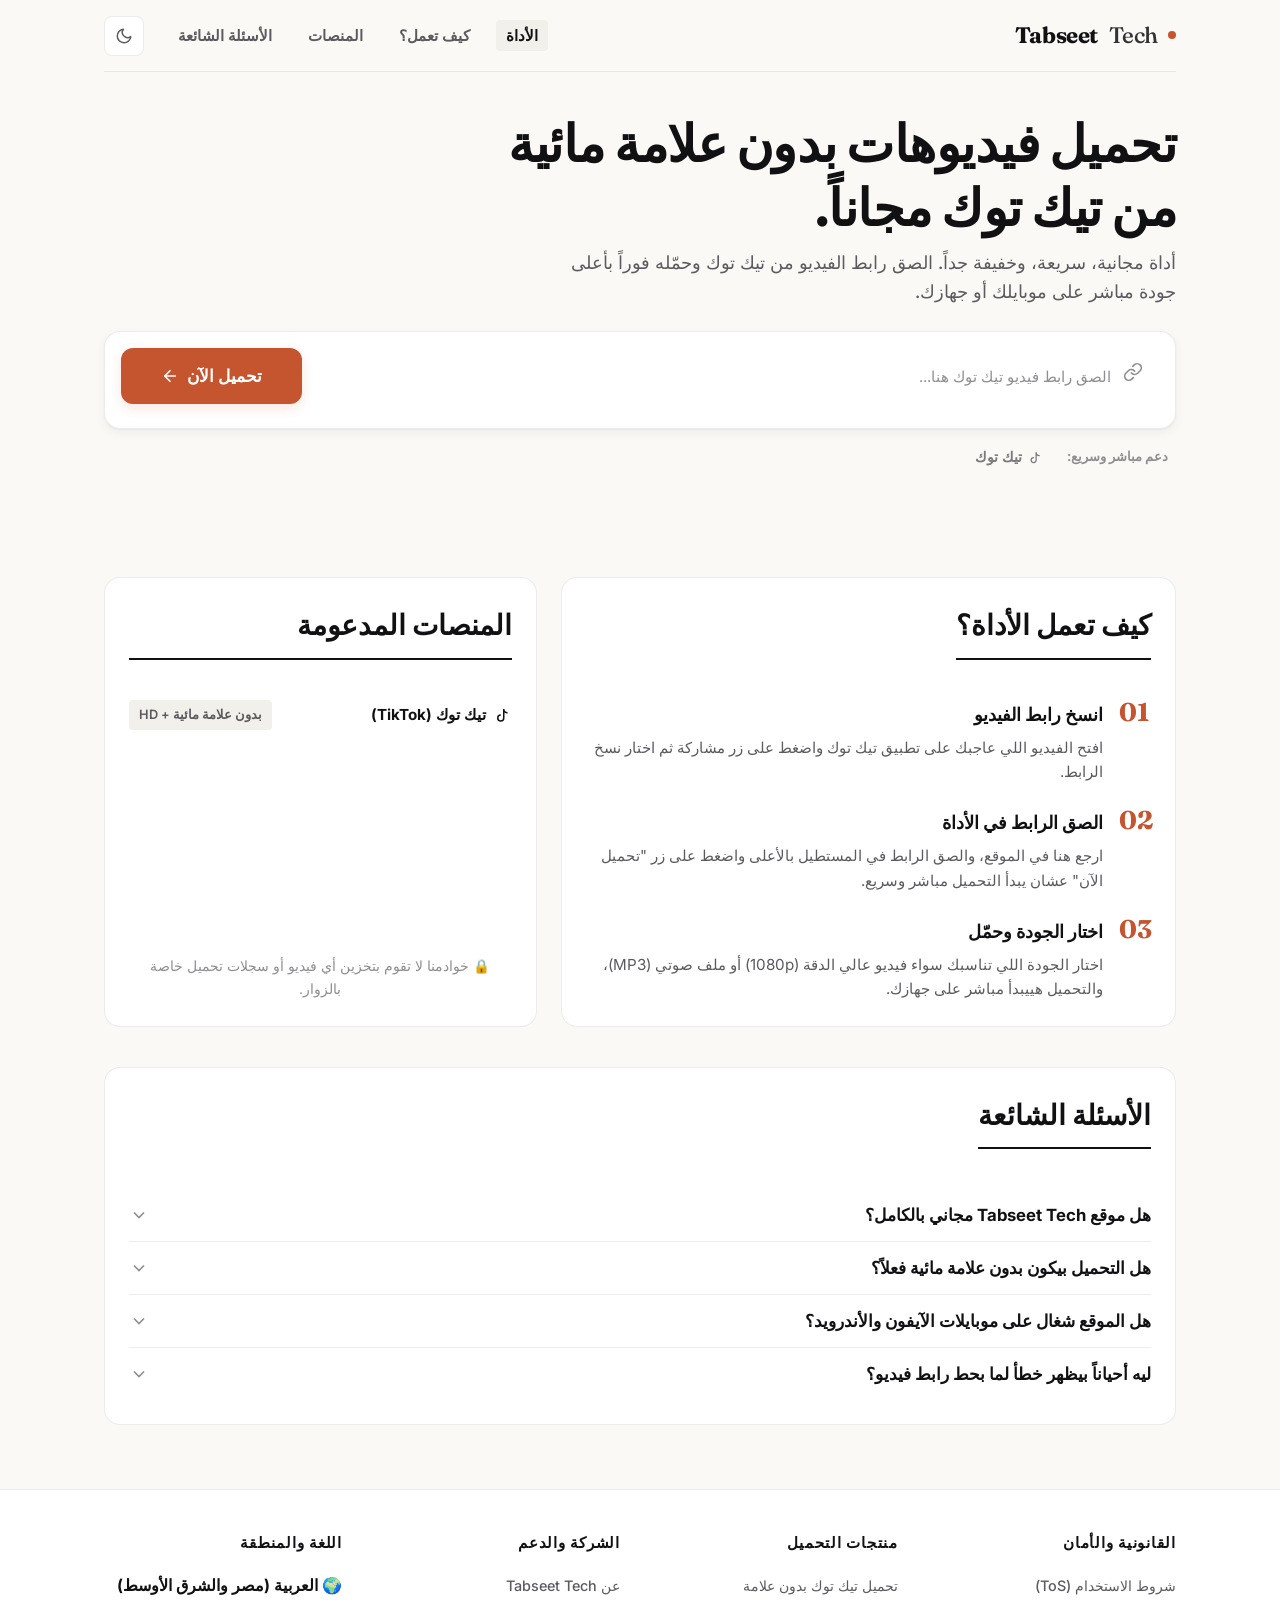
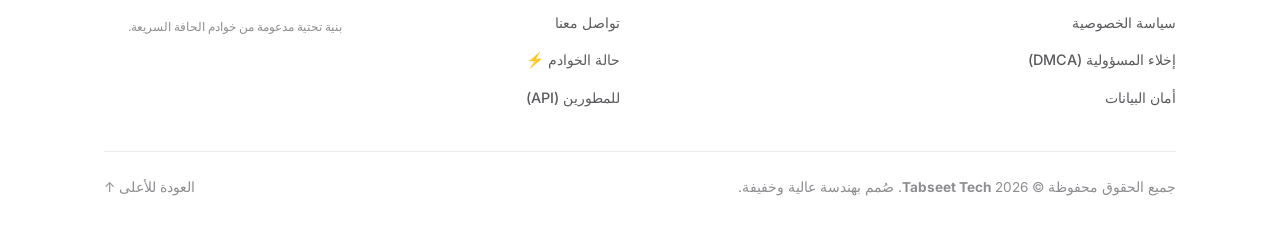
==== index.html @ 2efb105c "Add files via upload" ====
<!DOCTYPE html>
<html lang="ar" dir="rtl" data-theme="light">
<head>
    <meta charset="UTF-8">
    <meta name="viewport" content="width=device-width, initial-scale=1.0, maximum-scale=5.0">
    <meta name="theme-color" content="#FAF9F6" id="theme-color-meta">
    <meta name="robots" content="index, follow">

    <!-- Optimized Title Tag (59 chars) for maximum Google SERP CTR & beating ssstik.io -->
    <title>تحميل فيديوهات بدون علامة مائية (تيك توك) | Tabseet</title>
    <!-- Optimized Meta Description (152 chars) per claude-seo guidelines -->
    <meta name="description" content="حمّل أي فيديو من تيك توك بجودة عالية وبدون علامة مائية. أداة مجانية، سريعة، وسهلة الاستخدام مباشر على موبايلك أو جهازك.">

    <link rel="canonical" href="https://tabseet-tech.pages.dev/">

    <!-- Preconnect for Performance -->
    <link rel="preconnect" href="https://fonts.googleapis.com">
    <link rel="preconnect" href="https://fonts.gstatic.com" crossorigin>
    <link rel="preconnect" href="https://challenges.cloudflare.com">

    <!-- Favicon & Touch Icons (Logo reserved for tabs, search & share) -->
            <link rel="icon" href="./favicon.ico" sizes="any">
    <link rel="icon" href="./icon-192.png" type="image/png">
    <link rel="apple-touch-icon" href="./apple-touch-icon.png">
    <link rel="manifest" href="./manifest.json"><!-- Open Graph / Social Sharing -->
    <meta property="og:type" content="website">
    <meta property="og:locale" content="ar_AR">
    <meta property="og:site_name" content="Tabseet Tech">
    <meta property="og:url" content="https://tabseet-tech.pages.dev/">
    <meta property="og:title" content="تحميل فيديوهات تيك توك بدون علامة مائية | Tabseet Tech">
    <meta property="og:description" content="أسهل وأسرع أداة مجانية لتحميل الفيديوهات من تيك توك بجودة عالية وبدون علامة مائية.">
    <meta property="og:image" content="https://tabseet-tech.pages.dev/og-image.jpg">
    <meta property="og:image:width" content="1200">
    <meta property="og:image:height" content="630">
    <meta name=":card" content="summary_large_image">
    <meta name=":title" content="تحميل فيديوهات تيك توك بدون علامة مائية | Tabseet Tech">
    <meta name=":description" content="حمّل أي فيديو من تيك توك بجودة عالية وبدون علامة مائية. أداة مجانية وسريعة.">
    <meta name=":image" content="https://tabseet-tech.pages.dev/og-image.jpg">

    <!-- Enterprise Schema.org Graph: Organization, WebSite, WebPage, SoftwareApplication & FAQPage -->
    <script type="application/ld+json">
    {
      "@context": "https://schema.org",
      "@graph": [
        {
          "@type": "Organization",
          "@id": "https://tabseet-tech.pages.dev/#organization",
          "name": "Tabseet Tech",
          "url": "https://tabseet-tech.pages.dev/",
          "logo": {
            "@type": "ImageObject",
            "url": "https://tabseet-tech.pages.dev/icon-512.png",
            "width": 512,
            "height": 512
          }
        },
        {
          "@type": "WebSite",
          "@id": "https://tabseet-tech.pages.dev/#website",
          "url": "https://tabseet-tech.pages.dev/",
          "name": "Tabseet Tech",
          "description": "أداة تحميل الفيديوهات الذكية والسريعة بدون علامة مائية",
          "publisher": { "@id": "https://tabseet-tech.pages.dev/#organization" },
          "inLanguage": "ar"
        },
        {
          "@type": "WebPage",
          "@id": "https://tabseet-tech.pages.dev/#webpage",
          "url": "https://tabseet-tech.pages.dev/",
          "name": "Tabseet Tech | تحميل فيديو تيك توك  بدون علامة مائية",
          "description": "حمّل أي فيديو من تيك توك بجودة عالية وبدون علامة مائية.",
          "isPartOf": { "@id": "https://tabseet-tech.pages.dev/#website" },
          "about": { "@id": "https://tabseet-tech.pages.dev/#software" },
          "inLanguage": "ar"
        },
        {
          "@type": "SoftwareApplication",
          "@id": "https://tabseet-tech.pages.dev/#software",
          "name": "Tabseet Tech Video Downloader",
          "applicationCategory": "MultimediaApplication",
          "operatingSystem": "Web, Android, iOS, Windows, macOS",
          "offers": {
            "@type": "Offer",
            "price": "0",
            "priceCurrency": "USD"
          },
          "description": "أداة عربية سريعة وخفيفة لتحميل فيديوهات السوشيال ميديا (تيك توك، ) بدون علامة مائية وبأعلى جودة مباشر عبر المتصفح.",
          "author": { "@id": "https://tabseet-tech.pages.dev/#organization" },
          "featureList": "تحميل تيك توك بدون علامة مائية, تحميل فيسبوك ريلز 1080p, تحميل إنستجرام ستوري, سرعة فائقة عبر خوادم الحافة"
        },
        {
          "@type": "FAQPage",
          "@id": "https://tabseet-tech.pages.dev/#faqpage",
          "mainEntity": [
            {
              "@type": "Question",
              "name": "هل موقع Tabseet Tech مجاني بالكامل؟",
              "acceptedAnswer": {
                "@type": "Answer",
                "text": "أيوة، الموقع مجاني 100% ومش محتاج تسجل حساب أو تدفع أي رسوم، وتقدر تحمّل أي عدد من الفيديوهات بدون قيود."
              }
            },
            {
              "@type": "Question",
              "name": "هل التحميل بيكون بدون علامة مائية فعلاً؟",
              "acceptedAnswer": {
                "@type": "Answer",
                "text": "بكل تأكيد! السيرفرات بتاعتنا بتسحب الفيديو الأصلي مباشرة من تيك توك والمنصات التانية من غير أي شعارات أو علامات مائية مزعجة."
              }
            },
            {
              "@type": "Question",
              "name": "هل الموقع شغال على موبايلات الآيفون والأندرويد؟",
              "acceptedAnswer": {
                "@type": "Answer",
                "text": "أيوة، الموقع متوافق تماماً وسريع جداً على كل المتصفحات في موبايلات الآيفون (Safari) والأندرويد (Chrome)، وتقدر كمان تضيفه للشاشة الرئيسية عندك كأنه تطبيق سريع."
              }
            },
            {
              "@type": "Question",
              "name": "ليه أحياناً بيظهر خطأ لما بحط رابط فيديو؟",
              "acceptedAnswer": {
                "@type": "Answer",
                "text": "ده غالباً بيحصل لو الفيديو معمول خاص (Private) من صاحبه، أو اتحذف من المنصة، أو الرابط اتنسخ ناقص. اتأكد إن الفيديو متاح للعامة وجرب تاني."
              }
            }
          ]
        }
      ]
    }
    </script>

    <link rel="stylesheet" href="style.css">
    <script src="https://challenges.cloudflare.com/turnstile/v0/api.js?onload=onloadTurnstileCallback&render=explicit" async defer></script>
</head>
<body>
    <div class="site-wrapper">
        <!-- 1. Header (Minimal Wordmark Logo with explicit LTR isolation to prevent flipping in RTL) -->
        <header class="site-header">
            <a href="/" class="brand-wordmark" aria-label="Tabseet Tech الصفحة الرئيسية" dir="ltr">
                <span>Tabseet</span><span style="font-weight: 500; opacity: 0.85; margin-left: 5px;">Tech</span>
                <span class="accent-dot" aria-hidden="true" style="margin-left: 4px;"></span>
            </a>

            <div class="header-actions">
                <nav aria-label="التنقل الرئيسي">
                    <ul class="nav-list">
                        <li><a href="/" class="nav-link active">الأداة</a></li>
                        <li><a href="#how-it-works" class="nav-link">كيف تعمل؟</a></li>
                        <li><a href="#platforms" class="nav-link">المنصات</a></li>
                        <li><a href="#faq" class="nav-link">الأسئلة الشائعة</a></li>
                    </ul>
                </nav>

                <button type="button" id="theme-toggle-btn" class="theme-toggle" aria-label="تبديل مظهر الموقع (نهاري / ليلي)" title="تبديل الوضع">
                    <svg id="icon-moon" width="18" height="18" viewBox="0 0 24 24" fill="none" stroke="currentColor" stroke-width="2" stroke-linecap="round" stroke-linejoin="round"><path d="M21 12.79A9 9 0 1 1 11.21 3 7 7 0 0 0 21 12.79z"></path></svg>
                    <svg id="icon-sun" class="visually-hidden" width="18" height="18" viewBox="0 0 24 24" fill="none" stroke="currentColor" stroke-width="2" stroke-linecap="round" stroke-linejoin="round"><circle cx="12" cy="12" r="5"></circle><line x1="12" y1="1" x2="12" y2="3"></line><line x1="12" y1="21" x2="12" y2="23"></line><line x1="4.22" y1="4.22" x2="5.64" y2="5.64"></line><line x1="18.36" y1="18.36" x2="19.78" y2="19.78"></line><line x1="1" y1="12" x2="3" y2="12"></line><line x1="21" y1="12" x2="23" y2="12"></line><line x1="4.22" y1="19.78" x2="5.64" y2="18.36"></line><line x1="18.36" y1="5.64" x2="19.78" y2="4.22"></line></svg>
                </button>
            </div>
        </header>

        <!-- 2. Tool Section (Tool-First Interface without bloated hero banner) -->
        <main>
            <section class="tool-section" aria-labelledby="main-heading">
                <div class="tool-header-grid">
                    <h1 id="main-heading" class="editorial-title">تحميل فيديوهات بدون علامة مائية<br>من تيك توك مجاناً.</h1>
                    <p class="editorial-subtitle">أداة مجانية، سريعة، وخفيفة جداً. الصق رابط الفيديو من تيك توك وحمّله فوراً بأعلى جودة مباشر على موبايلك أو جهازك.</p>
                </div>

                <!-- Tool Input Card -->
                <div class="tool-interface-card">
                    <form id="downloader-form" class="url-input-group" novalidate>
                        <div class="url-input-wrapper">
                            <span class="input-icon" aria-hidden="true">
                                <svg width="20" height="20" viewBox="0 0 24 24" fill="none" stroke="currentColor" stroke-width="2" stroke-linecap="round" stroke-linejoin="round"><path d="M10 13a5 5 0 0 0 7.54.54l3-3a5 5 0 0 0-7.07-7.07l-1.72 1.71"></path><path d="M14 11a5 5 0 0 0-7.54-.54l-3 3a5 5 0 0 0 7.07 7.07l1.71-1.71"></path></svg>
                            </span>
                            <input type="url" id="video-url-input" class="url-input" placeholder="الصق رابط فيديو تيك توك هنا..." required autocomplete="off" spellcheck="false" aria-label="رابط الفيديو المراد تحميله">
                        </div>
                        <button type="submit" id="fetch-btn" class="btn-fetch" aria-label="بدء تحميل الفيديو">
                            <span>تحميل الآن</span>
                            <svg width="18" height="18" viewBox="0 0 24 24" fill="none" stroke="currentColor" stroke-width="2.2" stroke-linecap="round" stroke-linejoin="round"><line x1="5" y1="12" x2="19" y2="12"></line><polyline points="12 5 5 12 12 19"></polyline></svg>
                        </button>
                    </form>
                    <div id="turnstile-widget" style="margin-top: 8px;"></div>
                </div>

                <!-- Monochrome Subtle Marks -->
                <div class="platform-marks" aria-label="المنصات المدعومة">
                    <span class="platform-marks-label">دعم مباشر وسريع:</span>
                    <div class="mark-list">
                        <span class="mark-item">
                            <svg width="15" height="15" viewBox="0 0 24 24" fill="none" stroke="currentColor" stroke-width="2" stroke-linecap="round" stroke-linejoin="round"><path d="M9 12a4 4 0 1 0 4 4V4a5 5 0 0 0 5 5"></path></svg>
                            تيك توك
                        </span>
                    </div>
                </div>

                <!-- 3. Dynamic Interaction Area (Loading, Error & Asymmetric Bento Results) -->
                <div class="interaction-area" aria-live="polite">
                    <!-- State 1: Loading -->
                    <div id="state-loading" class="state-panel" role="status">
                        <div class="loading-card">
                            <svg class="spinner-svg" width="24" height="24" viewBox="0 0 24 24" fill="none" stroke="currentColor" stroke-width="2.5"><circle cx="12" cy="12" r="10" stroke-opacity="0.2"></circle><path d="M12 2a10 10 0 0 1 10 10"></path></svg>
                            <span class="loading-text">جاري معالجة الرابط وتجهيز الفيديو للتحميل المباشر...</span>
                        </div>
                    </div>

                    <!-- State 2: Error -->
                    <div id="state-error" class="state-panel" role="alert">
                        <div class="error-card">
                            <div class="error-content">
                                <svg width="20" height="20" viewBox="0 0 24 24" fill="none" stroke="currentColor" stroke-width="2" stroke-linecap="round" stroke-linejoin="round"><circle cx="12" cy="12" r="10"></circle><line x1="12" y1="8" x2="12" y2="12"></line><line x1="12" y1="16" x2="12.01" y2="16"></line></svg>
                                <span id="error-message">عفواً، الرابط غير صحيح أو الفيديو خاص وغير متاح للعامة.</span>
                            </div>
                            <button type="button" id="retry-btn" class="btn-retry">حاول مجدداً</button>
                        </div>
                    </div>

                    <!-- State 3: Asymmetric Bento Results Panel -->
                    <div id="state-results" class="state-panel">
                        <div class="bento-results-grid">
                            <!-- Bento Block 1: Thumbnail & Metadata (Span 7) -->
                            <div class="bento-block-meta">
                                <div class="thumb-wrapper">
                                    <div class="thumb-placeholder" id="video-thumb">
                                        <svg width="28" height="28" viewBox="0 0 24 24" fill="none" stroke="currentColor" stroke-width="1.5"><rect x="2" y="2" width="20" height="20" rx="2.18" ry="2.18"></rect><line x1="7" y1="2" x2="7" y2="22"></line><line x1="17" y1="2" x2="17" y2="22"></line><line x1="2" y1="12" x2="22" y2="12"></line><line x1="2" y1="7" x2="7" y2="7"></line><line x1="2" y1="17" x2="7" y2="17"></line><line x1="17" y1="17" x2="22" y2="17"></line><line x1="17" y1="7" x2="22" y2="7"></line></svg>
                                        <span>معاينة الفيديو</span>
                                    </div>
                                    <span class="duration-badge" id="video-duration">00:45</span>
                                </div>
                                <div class="meta-info">
                                    <h3 class="video-title" id="video-title">فيديو تيك توك جاهز للتحميل - جودة أصلية فائقة وبدون أي علامة مائية</h3>
                                    <span class="video-source-tag">
                                        <svg width="14" height="14" viewBox="0 0 24 24" fill="none" stroke="currentColor" stroke-width="2"><path d="M9 12a4 4 0 1 0 4 4V4a5 5 0 0 0 5 5"></path></svg>
                                        <span id="video-platform-name">TikTok HD</span>
                                    </span>
                                </div>
                            </div>

                            <!-- Bento Block 2: Quality Segmented Control (Span 5) -->
                            <div class="bento-block-format">
                                <div class="format-label">اختار الصيغة والجودة:</div>
                                <div class="segmented-control" role="radiogroup" aria-label="اختيار صيغة وجودة الملف">
                                    <button type="button" class="segment-btn active" role="radio" aria-checked="true" data-format="mp4-hd">MP4 (1080p)</button>
                                    <button type="button" class="segment-btn" role="radio" aria-checked="false" data-format="mp4-sd">MP4 (720p)</button>
                                    <button type="button" class="segment-btn" role="radio" aria-checked="false" data-format="mp3">صوت (MP3)</button>
                                </div>
                                <div style="font-size: 0.8rem; color: var(--text-muted); margin-top: 6px;">
                                    ⚡ تحميل مباشر بسرعة صاروخية وبدون إعادة ترميز.
                                </div>
                            </div>

                            <!-- Bento Block 3: Primary Download CTA + Secondary QR Handoff (Span 12) -->
                            <div class="bento-block-action">
                                <div class="action-main">
                                    <a href="https://www.w3schools.com/html/mov_bbb.mp4" id="primary-download-link" class="btn-download-primary" target="_blank" rel="noopener" download="tabseet-video-1080p.mp4">
                                        <svg width="22" height="22" viewBox="0 0 24 24" fill="none" stroke="currentColor" stroke-width="2.5" stroke-linecap="round" stroke-linejoin="round"><path d="M21 15v4a2 2 0 0 1-2 2H5a2 2 0 0 1-2-2v-4"></path><polyline points="7 10 12 15 17 10"></polyline><line x1="12" y1="15" x2="12" y2="3"></line></svg>
                                        <span id="download-btn-text">حمّل الملف الآن - MP4 (1080p)</span>
                                    </a>
                                </div>

                                <div class="qr-handoff-box" title="امسح الرمز بكاميرا موبايلك لنقل التحميل">
                                    <svg class="qr-code-svg" viewBox="0 0 24 24" fill="currentColor" aria-hidden="true">
                                        <path d="M3 3h6v6H3V3zm2 2v2h2V5H5zm8-2h6v6h-6V3zm2 2v2h2V5h-2zM3 15h6v6H3v-6zm2 2v2h2v-2H5zm13-2h1v2h-1v-2zm-3 0h2v1h-2v-1zm3 3h2v3h-1v-1h-1v-2zm-3 1h2v1h-2v-1zm-2-2h1v1h-1v-1zm0 3h1v2h-1v-2zm-2-1h1v1h-1v-1v-1z"/>
                                    </svg>
                                    <div class="qr-text">
                                        <strong>تحميل للموبايل؟</strong>
                                        امسح الرمز بكاميرتك لنقل الملف لهاتفك فوراً.
                                    </div>
                                </div>
                            </div>
                        </div>
                    </div>
                </div>
            </section>

            <!-- 4. SEO & Features Section (Functional Asymmetric Grid with H1 -> H2 -> H3 logical hierarchy) -->
            <section class="editorial-grid-section">
                <div id="how-it-works" class="editorial-grid" style="margin-bottom: var(--space-lg);">
                    <!-- Block 1: How It Works (Span 7) -->
                    <div class="seo-block-steps">
                        <h2 class="section-heading-minimal">كيف تعمل الأداة؟</h2>
                        <div class="step-list">
                            <div class="step-item">
                                <span class="step-number">01</span>
                                <div class="step-content">
                                    <h3>انسخ رابط الفيديو</h3>
                                    <p>افتح الفيديو اللي عاجبك على تطبيق تيك توك واضغط على زر مشاركة ثم اختار نسخ الرابط.</p>
                                </div>
                            </div>
                            <div class="step-item">
                                <span class="step-number">02</span>
                                <div class="step-content">
                                    <h3>الصق الرابط في الأداة</h3>
                                    <p>ارجع هنا في الموقع، والصق الرابط في المستطيل بالأعلى واضغط على زر "تحميل الآن" عشان يبدأ التحميل مباشر وسريع.</p>
                                </div>
                            </div>
                            <div class="step-item">
                                <span class="step-number">03</span>
                                <div class="step-content">
                                    <h3>اختار الجودة وحمّل</h3>
                                    <p>اختار الجودة اللي تناسبك سواء فيديو عالي الدقة (1080p) أو ملف صوتي (MP3)، والتحميل هييبدأ مباشر على جهازك.</p>
                                </div>
                            </div>
                        </div>
                    </div>

                    <!-- Block 2: Supported Platforms List (Span 5) -->
                    <div id="platforms" class="seo-block-platforms">
                        <h2 class="section-heading-minimal">المنصات المدعومة</h2>
                        <ul class="platform-detail-list">
                            <li class="platform-detail-item">
                                <span class="platform-name">
                                    <svg width="18" height="18" viewBox="0 0 24 24" fill="none" stroke="currentColor" stroke-width="2"><path d="M9 12a4 4 0 1 0 4 4V4a5 5 0 0 0 5 5"></path></svg>
                                    تيك توك (TikTok)
                                </span>
                                <span class="platform-tag">بدون علامة مائية + HD</span>
                            </li>
                        </ul>
                        <div style="margin-top: auto; padding-top: var(--space-sm); font-size: 0.85rem; color: var(--text-muted); text-align: center;">
                            🔒 خوادمنا لا تقوم بتخزين أي فيديو أو سجلات تحميل خاصة بالزوار.
                        </div>
                    </div>
                </div>

                <!-- Block 3: FAQ Accordion (Span 12) -->
                <div id="faq" class="editorial-grid">
                    <div class="seo-block-faq">
                        <h2 class="section-heading-minimal">الأسئلة الشائعة</h2>
                        <div class="faq-accordion">
                            <div class="faq-item">
                                <button type="button" class="faq-question" aria-expanded="false">
                                    <span>هل موقع Tabseet Tech مجاني بالكامل؟</span>
                                    <svg class="faq-icon" width="20" height="20" viewBox="0 0 24 24" fill="none" stroke="currentColor" stroke-width="2"><polyline points="6 9 12 15 18 9"></polyline></svg>
                                </button>
                                <div class="faq-answer">
                                    أيوة، الموقع مجاني 100% ومش محتاج تسجل حساب أو تدفع أي رسوم، وتقدر تحمّل أي عدد من الفيديوهات بدون قيود.
                                </div>
                            </div>
                            <div class="faq-item">
                                <button type="button" class="faq-question" aria-expanded="false">
                                    <span>هل التحميل بيكون بدون علامة مائية فعلاً؟</span>
                                    <svg class="faq-icon" width="20" height="20" viewBox="0 0 24 24" fill="none" stroke="currentColor" stroke-width="2"><polyline points="6 9 12 15 18 9"></polyline></svg>
                                </button>
                                <div class="faq-answer">
                                    بكل تأكيد! السيرفرات بتاعتنا بتسحب الفيديو الأصلي مباشرة من تيك توك والمنصات التانية من غير أي شعارات أو علامات مائية مزعجة.
                                </div>
                            </div>
                            <div class="faq-item">
                                <button type="button" class="faq-question" aria-expanded="false">
                                    <span>هل الموقع شغال على موبايلات الآيفون والأندرويد؟</span>
                                    <svg class="faq-icon" width="20" height="20" viewBox="0 0 24 24" fill="none" stroke="currentColor" stroke-width="2"><polyline points="6 9 12 15 18 9"></polyline></svg>
                                </button>
                                <div class="faq-answer">
                                    أيوة، الموقع متوافق تماماً وسريع جداً على كل المتصفحات في موبايلات الآيفون (Safari) والأندرويد (Chrome)، وتقدر كمان تضيفه للشاشة الرئيسية عندك كأنه تطبيق سريع.
                                </div>
                            </div>
                            <div class="faq-item">
                                <button type="button" class="faq-question" aria-expanded="false">
                                    <span>ليه أحياناً بيظهر خطأ لما بحط رابط فيديو؟</span>
                                    <svg class="faq-icon" width="20" height="20" viewBox="0 0 24 24" fill="none" stroke="currentColor" stroke-width="2"><polyline points="6 9 12 15 18 9"></polyline></svg>
                                </button>
                                <div class="faq-answer">
                                    ده غالباً بيحصل لو الفيديو معمول خاص (Private) من صاحبه، أو اتحذف من المنصة، أو الرابط اتنسخ ناقص. اتأكد إن الفيديو متاح للعامة وجرب تاني.
                                </div>
                            </div>
                        </div>
                    </div>
                </div>
            </section>
        </main>
    </div>

    <!-- 5. Footer (4-Column Compact Editorial Layout with H3 to preserve strict heading hierarchy) -->
    <footer class="site-footer">
        <div class="site-wrapper">
            <div class="footer-grid">
                <div class="footer-col">
                    <h3>القانونية والأمان</h3>
                    <ul class="footer-links">
                        <li><a href="tos.html">شروط الاستخدام (ToS)</a></li>
                        <li><a href="privacy.html">سياسة الخصوصية</a></li>
                        <li><a href="dmca.html">إخلاء المسؤولية (DMCA)</a></li>
                        <li><a href="security.html">أمان البيانات</a></li>
                    </ul>
                </div>
                <div class="footer-col">
                    <h3>منتجات التحميل</h3>
                    <ul class="footer-links">
                        <li><a href="/">تحميل تيك توك بدون علامة</a></li>
                    </ul>
                </div>
                <div class="footer-col">
                    <h3>الشركة والدعم</h3>
                    <ul class="footer-links">
                        <li><a href="about.html">عن Tabseet Tech</a></li>
                        <li><a href="contact.html">تواصل معنا</a></li>
                        <li><a href="status.html">حالة الخوادم ⚡</a></li>
                        <li><a href="api-docs.html">للمطورين (API)</a></li>
                    </ul>
                </div>
                <div class="footer-col">
                    <h3>اللغة والمنطقة</h3>
                    <ul class="footer-links">
                        <li><span style="color: var(--text-primary); font-weight: 700;">🌍 العربية (مصر والشرق الأوسط)</span></li>
                        <li style="margin-top: 8px; font-size: 0.75rem; color: var(--text-muted);">بنية تحتية مدعومة من خوادم الحافة السريعة.</li>
                    </ul>
                </div>
            </div>

            <div class="footer-bottom">
                <div>جميع الحقوق محفوظة &copy; 2026 <strong>Tabseet Tech</strong>. صُمم بهندسة عالية وخفيفة.</div>
                <div style="display: flex; gap: 16px;">
                    <a href="#main-heading">العودة للأعلى &uarr;</a>
                </div>
            </div>
        </div>
    </footer>

    <!-- Interactive Logic & State Control -->
    <script src="app.js" defer></script>
</body>
</html>
---- style.css ----
/* ==========================================================================
   Tabseet Tech — Ultra-Modern Swiss Editorial & Asymmetric Bento UI
   Palette: Warm Paper-White (#FAF9F6), Warm Dark (#111013), Burnt Clay (#C4552F)
   Zero Glassmorphism | Zero Neon | Pure Performance & Architectural Layout
   ========================================================================== */

@import url('https://fonts.googleapis.com/css2?family=Fraunces:opsz,wght@9..144,600;9..144,700&family=IBM+Plex+Arabic:wght@400;500;600;700&family=Inter:wght@400;500;600&display=swap');

:root {
    /* Light Mode (Warm Paper-White) */
    --bg-main: #FAF9F6;
    --bg-surface: #FFFFFF;
    --bg-subtle: #F2F0EB;
    --bg-hover: #EBE8E1;
    
    --border-color: rgba(17, 16, 19, 0.08);
    --border-strong: rgba(17, 16, 19, 0.16);
    --border-focus: #C4552F;
    
    --text-primary: #111013;
    --text-secondary: #5C5A5E;
    --text-muted: #8F8D91;
    
    /* Primary Accent: Burnt Clay / Industrial Rust */
    --accent: #C4552F;
    --accent-hover: #A84422;
    --accent-active: #8F381B;
    --accent-subtle: rgba(196, 85, 47, 0.08);
    --accent-light: rgba(196, 85, 47, 0.15);
    
    --error: #D9381E;
    --success: #2A8A4B;
    
    /* Typography Stack */
    --font-display: 'IBM Plex Arabic', 'Fraunces', serif;
    --font-sans: 'IBM Plex Arabic', 'Inter', -apple-system, BlinkMacSystemFont, sans-serif;
    
    /* Functional Shadows (Subtle elevation only, no heavy drop-shadows) */
    --elevation-1: 0 1px 3px rgba(17, 16, 19, 0.03), 0 1px 2px rgba(17, 16, 19, 0.06);
    --elevation-2: 0 4px 12px rgba(17, 16, 19, 0.05), 0 1px 2px rgba(17, 16, 19, 0.04);
    
    /* Radii & Grid Spacing */
    --radius-xs: 4px;
    --radius-sm: 8px;
    --radius-md: 12px;
    --radius-lg: 16px;
    
    --space-2xs: 0.25rem;
    --space-xs: 0.5rem;
    --space-sm: 1rem;
    --space-md: 1.5rem;
    --space-lg: 2.5rem;
    --space-xl: 4rem;
    
    /* Transitions */
    --transition-fast: 0.15s ease;
    --transition-smooth: 0.25s cubic-bezier(0.16, 1, 0.3, 1);
}

[data-theme="dark"] {
    /* Dark Mode (Near-black with warm undertone) */
    --bg-main: #111013;
    --bg-surface: #19181C;
    --bg-subtle: #232127;
    --bg-hover: #2E2B33;
    
    --border-color: rgba(250, 249, 246, 0.08);
    --border-strong: rgba(250, 249, 246, 0.16);
    
    --text-primary: #FAF9F6;
    --text-secondary: #A8A6AA;
    --text-muted: #6E6C70;
    
    --elevation-1: 0 1px 3px rgba(0, 0, 0, 0.2);
    --elevation-2: 0 6px 16px rgba(0, 0, 0, 0.3);
}

/* ==========================================================================
   Base & Reset
   ========================================================================== */
*, *::before, *::after {
    box-sizing: border-box;
    margin: 0;
    padding: 0;
}

body {
    font-family: var(--font-sans);
    background-color: var(--bg-main);
    color: var(--text-primary);
    line-height: 1.7;
    min-height: 100vh;
    display: flex;
    flex-direction: column;
    -webkit-font-smoothing: antialiased;
    -moz-osx-font-smoothing: grayscale;
    transition: background-color var(--transition-smooth), color var(--transition-smooth);
}

a {
    color: inherit;
    text-decoration: none;
}

button, input {
    font-family: inherit;
    border: none;
    outline: none;
    background: none;
}

button {
    cursor: pointer;
}

.visually-hidden {
    position: absolute; width: 1px; height: 1px; padding: 0; margin: -1px;
    overflow: hidden; clip: rect(0, 0, 0, 0); border: 0;
}

/* ==========================================================================
   Layout Wrapper (Mobile-First Responsive Container)
   ========================================================================== */
.site-wrapper {
    width: 100%;
    max-width: 1120px;
    margin: 0 auto;
    padding: 0 var(--space-md);
    flex: 1;
    display: flex;
    flex-direction: column;
}

@media (max-width: 480px) {
    .site-wrapper {
        padding: 0 var(--space-sm);
    }
}

/* ==========================================================================
   1. Header (Minimal Wordmark & Clean Nav)
   ========================================================================== */
.site-header {
    display: flex;
    align-items: center;
    justify-content: space-between;
    height: 72px;
    border-bottom: 1px solid var(--border-color);
    margin-bottom: var(--space-lg);
}

/* Force LTR direction so "Tabseet Tech" never gets reversed in RTL pages */
.brand-wordmark {
    font-family: 'Fraunces', var(--font-sans);
    font-size: 1.4rem;
    font-weight: 700;
    letter-spacing: -0.02em;
    color: var(--text-primary);
    display: inline-flex;
    align-items: center;
    gap: 6px;
    direction: ltr !important;
    unicode-bidi: isolate !important;
}

.brand-wordmark .accent-dot {
    width: 8px;
    height: 8px;
    background-color: var(--accent);
    border-radius: 50%;
    display: inline-block;
}

.header-actions {
    display: flex;
    align-items: center;
    gap: var(--space-md);
}

.nav-list {
    display: flex;
    list-style: none;
    gap: var(--space-sm);
}

.nav-link {
    font-size: 0.95rem;
    font-weight: 600;
    color: var(--text-secondary);
    padding: 6px 10px;
    border-radius: var(--radius-xs);
    transition: color var(--transition-fast), background-color var(--transition-fast);
}

.nav-link:hover, .nav-link.active {
    color: var(--text-primary);
    background-color: var(--bg-subtle);
}

.theme-toggle {
    width: 40px;
    height: 40px;
    display: flex;
    align-items: center;
    justify-content: center;
    border-radius: var(--radius-sm);
    color: var(--text-secondary);
    border: 1px solid var(--border-color);
    background-color: var(--bg-surface);
    transition: all var(--transition-fast);
}

.theme-toggle:hover {
    color: var(--text-primary);
    border-color: var(--border-strong);
    background-color: var(--bg-subtle);
}

@media (max-width: 640px) {
    .nav-list { display: none; } /* Hide text nav on mobile to keep focus clean & lightning fast */
}

/* ==========================================================================
   2. Tool Section (Tool-First Asymmetric Hero)
   ========================================================================== */
.tool-section {
    margin-bottom: var(--space-xl);
}

.tool-header-grid {
    display: grid;
    grid-template-columns: 1fr;
    gap: var(--space-xs);
    margin-bottom: var(--space-md);
    max-width: 760px;
}

.editorial-title {
    font-family: var(--font-display);
    font-size: clamp(1.9rem, 5vw, 3.2rem);
    font-weight: 700;
    line-height: 1.25;
    letter-spacing: -0.01em;
    color: var(--text-primary);
}

.editorial-subtitle {
    font-size: clamp(1rem, 2.2vw, 1.15rem);
    color: var(--text-secondary);
    font-weight: 500;
    line-height: 1.6;
    max-width: 620px;
}

/* Tool Interface Bar */
.tool-interface-card {
    background: var(--bg-surface);
    border: 1px solid var(--border-color);
    border-radius: var(--radius-lg);
    padding: var(--space-sm);
    box-shadow: var(--elevation-2);
    transition: border-color var(--transition-smooth), box-shadow var(--transition-smooth);
}

.tool-interface-card:focus-within {
    border-color: var(--border-focus);
    box-shadow: 0 0 0 3px var(--accent-subtle), var(--elevation-2);
}

.url-input-group {
    display: flex;
    gap: var(--space-xs);
    align-items: center;
}

@media (max-width: 520px) {
    .url-input-group {
        flex-direction: column;
        align-items: stretch;
    }
}

.url-input-wrapper {
    flex: 1;
    position: relative;
    display: flex;
    align-items: center;
}

.input-icon {
    position: absolute;
    right: 16px;
    color: var(--text-muted);
    pointer-events: none;
}

.url-input {
    width: 100%;
    height: 56px;
    padding-right: 48px;
    padding-left: 16px;
    font-size: 1.05rem;
    color: var(--text-primary);
    background: transparent;
}

.url-input::placeholder {
    color: var(--text-muted);
    font-size: 0.95rem;
}

.btn-fetch {
    height: 56px;
    padding: 0 var(--space-lg);
    background-color: var(--accent);
    color: #FFFFFF;
    font-weight: 700;
    font-size: 1.05rem;
    border-radius: var(--radius-md);
    display: inline-flex;
    align-items: center;
    justify-content: center;
    gap: 8px;
    transition: background-color var(--transition-fast), transform var(--transition-fast);
    white-space: nowrap;
    box-shadow: 0 4px 12px var(--accent-light);
}

.btn-fetch:hover {
    background-color: var(--accent-hover);
    box-shadow: 0 6px 16px var(--accent-light);
}

.btn-fetch:active {
    background-color: var(--accent-active);
    transform: scale(0.98);
}

.btn-fetch:disabled {
    opacity: 0.6;
    cursor: not-allowed;
}

/* Subtle Monochrome Platform Marks */
.platform-marks {
    display: flex;
    align-items: center;
    gap: var(--space-md);
    margin-top: var(--space-sm);
    padding: 0 var(--space-xs);
    flex-wrap: wrap;
}

.platform-marks-label {
    font-size: 0.8rem;
    color: var(--text-muted);
    font-weight: 700;
}

.mark-list {
    display: flex;
    align-items: center;
    gap: var(--space-sm);
    flex-wrap: wrap;
}

.mark-item {
    display: flex;
    align-items: center;
    gap: 6px;
    color: var(--text-secondary);
    font-size: 0.9rem;
    font-weight: 600;
    opacity: 0.8;
    transition: opacity var(--transition-fast), color var(--transition-fast);
}

.mark-item:hover {
    opacity: 1;
    color: var(--text-primary);
}

/* ==========================================================================
   3. Dynamic Interaction States & Asymmetric Bento Results
   ========================================================================== */
.interaction-area {
    min-height: 20px;
    margin-top: var(--space-md);
}

.state-panel {
    display: none;
    animation: fadeIn 0.3s var(--transition-smooth);
}
.state-panel.active {
    display: block;
}

@keyframes fadeIn {
    from { opacity: 0; transform: translateY(8px); }
    to { opacity: 1; transform: translateY(0); }
}

/* Loading Skeleton / Spinner State */
.loading-card {
    background: var(--bg-surface);
    border: 1px solid var(--border-color);
    border-radius: var(--radius-lg);
    padding: var(--space-md);
    display: flex;
    align-items: center;
    gap: var(--space-sm);
    box-shadow: var(--elevation-1);
}

.spinner-svg {
    animation: rotate 1s linear infinite;
    color: var(--accent);
}

@keyframes rotate {
    to { transform: rotate(360deg); }
}

.loading-text {
    font-size: 1rem;
    font-weight: 600;
    color: var(--text-secondary);
}

/* Error State */
.error-card {
    background: var(--bg-surface);
    border-right: 4px solid var(--error);
    border-top: 1px solid var(--border-color);
    border-bottom: 1px solid var(--border-color);
    border-left: 1px solid var(--border-color);
    border-radius: var(--radius-md);
    padding: var(--space-sm) var(--space-md);
    display: flex;
    align-items: center;
    justify-content: space-between;
    gap: var(--space-sm);
    flex-wrap: wrap;
}

.error-content {
    display: flex;
    align-items: center;
    gap: var(--space-sm);
    color: var(--error);
    font-weight: 600;
    font-size: 0.95rem;
}

.btn-retry {
    font-size: 0.9rem;
    font-weight: 700;
    color: var(--text-primary);
    padding: 8px 16px;
    background: var(--bg-subtle);
    border-radius: var(--radius-xs);
    transition: background var(--transition-fast);
}
.btn-retry:hover { background: var(--bg-hover); }

/* Asymmetric Bento Results Grid */
.bento-results-grid {
    display: grid;
    grid-template-columns: repeat(12, 1fr);
    gap: var(--space-sm);
}

@media (max-width: 820px) {
    .bento-results-grid {
        grid-template-columns: 1fr;
    }
}

/* Bento Block 1: Video Metadata (Span 7) */
.bento-block-meta {
    grid-column: span 7;
    background: var(--bg-surface);
    border: 1px solid var(--border-color);
    border-radius: var(--radius-lg);
    padding: var(--space-sm);
    display: flex;
    gap: var(--space-sm);
    box-shadow: var(--elevation-1);
}

@media (max-width: 820px) {
    .bento-block-meta { grid-column: span 1; }
}

@media (max-width: 480px) {
    .bento-block-meta { flex-direction: column; }
}

.thumb-wrapper {
    width: 140px;
    height: 100px;
    border-radius: var(--radius-md);
    overflow: hidden;
    background: var(--bg-subtle);
    flex-shrink: 0;
    position: relative;
    display: flex;
    align-items: center;
    justify-content: center;
}

@media (max-width: 480px) {
    .thumb-wrapper { width: 100%; height: 180px; }
}

.thumb-placeholder {
    color: var(--text-muted);
    display: flex;
    flex-direction: column;
    align-items: center;
    gap: 4px;
    font-size: 0.8rem;
    font-weight: 600;
}

.duration-badge {
    position: absolute;
    bottom: 6px;
    left: 6px;
    background: rgba(17, 16, 19, 0.85);
    color: #FAF9F6;
    font-size: 0.75rem;
    font-weight: 700;
    padding: 2px 8px;
    border-radius: var(--radius-xs);
    direction: ltr;
}

.meta-info {
    display: flex;
    flex-direction: column;
    justify-content: space-between;
    flex: 1;
}

.video-title {
    font-size: 1.05rem;
    font-weight: 700;
    color: var(--text-primary);
    line-height: 1.45;
    display: -webkit-box;
    -webkit-line-clamp: 2;
    -webkit-box-orient: vertical;
    overflow: hidden;
}

.video-source-tag {
    display: inline-flex;
    align-items: center;
    gap: 6px;
    font-size: 0.85rem;
    font-weight: 600;
    color: var(--text-secondary);
    background: var(--bg-subtle);
    padding: 4px 12px;
    border-radius: 99px;
    align-self: flex-start;
}

/* Bento Block 2: Quality Segmented Control (Span 5) */
.bento-block-format {
    grid-column: span 5;
    background: var(--bg-surface);
    border: 1px solid var(--border-color);
    border-radius: var(--radius-lg);
    padding: var(--space-sm);
    display: flex;
    flex-direction: column;
    justify-content: space-between;
    box-shadow: var(--elevation-1);
}

@media (max-width: 820px) {
    .bento-block-format { grid-column: span 1; }
}

.format-label {
    font-size: 0.9rem;
    font-weight: 700;
    color: var(--text-secondary);
    margin-bottom: var(--space-xs);
}

.segmented-control {
    display: grid;
    grid-template-columns: repeat(3, 1fr);
    background: var(--bg-subtle);
    padding: 4px;
    border-radius: var(--radius-md);
    gap: 4px;
}

.segment-btn {
    padding: 10px 4px;
    font-size: 0.85rem;
    font-weight: 700;
    color: var(--text-secondary);
    border-radius: var(--radius-sm);
    text-align: center;
    transition: all var(--transition-fast);
}

.segment-btn:hover {
    color: var(--text-primary);
}

.segment-btn.active {
    background: var(--bg-surface);
    color: var(--text-primary);
    box-shadow: var(--elevation-1);
}

/* Bento Block 3: Action & QR Handoff (Span 12) */
.bento-block-action {
    grid-column: span 12;
    background: var(--bg-surface);
    border: 1px solid var(--border-color);
    border-radius: var(--radius-lg);
    padding: var(--space-sm) var(--space-md);
    display: flex;
    align-items: center;
    justify-content: space-between;
    gap: var(--space-md);
    box-shadow: var(--elevation-1);
}

@media (max-width: 640px) {
    .bento-block-action { flex-direction: column; align-items: stretch; }
}

.action-main {
    flex: 1;
}

.btn-download-primary {
    width: 100%;
    height: 56px;
    background: var(--accent);
    color: #FFFFFF;
    font-size: 1.1rem;
    font-weight: 700;
    border-radius: var(--radius-md);
    display: flex;
    align-items: center;
    justify-content: center;
    gap: 10px;
    transition: all var(--transition-fast);
    box-shadow: 0 4px 14px var(--accent-light);
}

.btn-download-primary:hover {
    background: var(--accent-hover);
    transform: translateY(-2px);
    box-shadow: 0 6px 20px var(--accent-light);
}

.btn-download-primary:active {
    transform: translateY(0);
}

.qr-handoff-box {
    display: flex;
    align-items: center;
    gap: var(--space-sm);
    padding-right: var(--space-md);
    border-right: 1px solid var(--border-color);
}

@media (max-width: 640px) {
    .qr-handoff-box {
        border-right: none;
        border-top: 1px solid var(--border-color);
        padding-right: 0;
        padding-top: var(--space-sm);
        justify-content: center;
    }
}

.qr-code-svg {
    width: 48px;
    height: 48px;
    background: var(--bg-subtle);
    padding: 4px;
    border-radius: var(--radius-xs);
    color: var(--text-primary);
}

.qr-text {
    font-size: 0.85rem;
    color: var(--text-secondary);
    line-height: 1.4;
    max-width: 140px;
}

.qr-text strong {
    color: var(--text-primary);
    display: block;
    font-weight: 700;
}

/* ==========================================================================
   4. SEO & Features Section (Functional Asymmetric Editorial Grid)
   ========================================================================== */
.editorial-grid-section {
    margin-bottom: var(--space-xl);
}

.section-heading-minimal {
    font-family: var(--font-display);
    font-size: 1.75rem;
    font-weight: 700;
    color: var(--text-primary);
    margin-bottom: var(--space-md);
    padding-bottom: var(--space-xs);
    border-bottom: 2px solid var(--text-primary);
    display: inline-block;
}

.editorial-grid {
    display: grid;
    grid-template-columns: repeat(12, 1fr);
    gap: var(--space-md);
}

@media (max-width: 820px) {
    .editorial-grid { grid-template-columns: 1fr; }
}

/* How It Works (Span 7) */
.seo-block-steps {
    grid-column: span 7;
    background: var(--bg-surface);
    border: 1px solid var(--border-color);
    border-radius: var(--radius-lg);
    padding: var(--space-md);
}

@media (max-width: 820px) {
    .seo-block-steps { grid-column: span 1; }
}

.step-list {
    display: flex;
    flex-direction: column;
    gap: var(--space-md);
    margin-top: var(--space-sm);
}

.step-item {
    display: flex;
    gap: var(--space-sm);
    align-items: flex-start;
}

.step-number {
    font-family: var(--font-display);
    font-size: 1.6rem;
    font-weight: 700;
    color: var(--accent);
    line-height: 1;
    min-width: 32px;
    direction: ltr;
}

.step-content h3 {
    font-size: 1.1rem;
    font-weight: 700;
    color: var(--text-primary);
    margin-bottom: 6px;
}

.step-content p {
    font-size: 0.95rem;
    color: var(--text-secondary);
    line-height: 1.6;
}

/* Supported Platforms List (Span 5) */
.seo-block-platforms {
    grid-column: span 5;
    background: var(--bg-surface);
    border: 1px solid var(--border-color);
    border-radius: var(--radius-lg);
    padding: var(--space-md);
    display: flex;
    flex-direction: column;
}

@media (max-width: 820px) {
    .seo-block-platforms { grid-column: span 1; }
}

.platform-detail-list {
    list-style: none;
    display: flex;
    flex-direction: column;
    gap: var(--space-sm);
    margin-top: var(--space-sm);
}

.platform-detail-item {
    display: flex;
    align-items: center;
    justify-content: space-between;
    padding-bottom: var(--space-xs);
    border-bottom: 1px solid var(--border-color);
    gap: 8px;
}

.platform-detail-item:last-child {
    border-bottom: none;
}

.platform-name {
    display: flex;
    align-items: center;
    gap: 8px;
    font-weight: 700;
    font-size: 0.95rem;
    color: var(--text-primary);
}

.platform-tag {
    font-size: 0.8rem;
    font-weight: 600;
    background: var(--bg-subtle);
    color: var(--text-secondary);
    padding: 4px 10px;
    border-radius: var(--radius-xs);
    white-space: nowrap;
}

/* FAQ Accordion (Span 12) */
.seo-block-faq {
    grid-column: span 12;
    background: var(--bg-surface);
    border: 1px solid var(--border-color);
    border-radius: var(--radius-lg);
    padding: var(--space-md);
}

.faq-accordion {
    display: flex;
    flex-direction: column;
    margin-top: var(--space-sm);
}

.faq-item {
    border-bottom: 1px solid var(--border-color);
}

.faq-item:last-child {
    border-bottom: none;
}

.faq-question {
    width: 100%;
    display: flex;
    align-items: center;
    justify-content: space-between;
    padding: var(--space-sm) 0;
    font-size: 1.05rem;
    font-weight: 700;
    color: var(--text-primary);
    text-align: right;
    cursor: pointer;
}

.faq-question:hover {
    color: var(--accent);
}

.faq-icon {
    transition: transform var(--transition-smooth);
    color: var(--text-muted);
}

.faq-item.open .faq-icon {
    transform: rotate(180deg);
    color: var(--accent);
}

.faq-answer {
    max-height: 0;
    overflow: hidden;
    transition: max-height var(--transition-smooth), padding var(--transition-smooth);
    color: var(--text-secondary);
    font-size: 0.95rem;
    line-height: 1.7;
}

.faq-item.open .faq-answer {
    max-height: 250px;
    padding-bottom: var(--space-sm);
}

/* ==========================================================================
   5. Footer (4-Column Editorial Layout)
   ========================================================================== */
.site-footer {
    border-top: 1px solid var(--border-color);
    padding: var(--space-lg) 0;
    margin-top: auto;
    background: var(--bg-surface);
}

.footer-grid {
    display: grid;
    grid-template-columns: repeat(4, 1fr);
    gap: var(--space-lg);
    margin-bottom: var(--space-lg);
}

@media (max-width: 768px) {
    .footer-grid {
        grid-template-columns: repeat(2, 1fr);
        gap: var(--space-md);
    }
}

@media (max-width: 480px) {
    .footer-grid {
        grid-template-columns: 1fr;
    }
}

.footer-col h3, .footer-col h4 {
    font-size: 0.95rem;
    font-weight: 700;
    color: var(--text-primary);
    margin-bottom: var(--space-sm);
    text-transform: uppercase;
    letter-spacing: 0.05em;
}

.footer-links {
    list-style: none;
    display: flex;
    flex-direction: column;
    gap: 10px;
}

.footer-links a {
    font-size: 0.9rem;
    color: var(--text-secondary);
    transition: color var(--transition-fast);
    font-weight: 500;
}

.footer-links a:hover {
    color: var(--accent);
}

.footer-bottom {
    display: flex;
    align-items: center;
    justify-content: space-between;
    padding-top: var(--space-md);
    border-top: 1px solid var(--border-color);
    font-size: 0.85rem;
    color: var(--text-muted);
}

@media (max-width: 520px) {
    .footer-bottom { flex-direction: column; gap: 10px; text-align: center; }
}

/* ==========================================================================
   Performance / Accessibility
   ========================================================================== */
@media (prefers-reduced-motion: reduce) {
    *, *::before, *::after {
        animation-duration: 0.01ms !important;
        animation-iteration-count: 1 !important;
        transition-duration: 0.01ms !important;
        scroll-behavior: auto !important;
    }
}

/* ==========================================================================
   PWA Smart Install Floating Banner (2026 Mobile-First Editorial)
   ========================================================================== */
.pwa-toast-panel {
    position: fixed;
    bottom: 24px;
    right: 24px;
    z-index: 9999;
    background: #0A0A0A;
    border: 1px solid rgba(16, 185, 129, 0.4);
    box-shadow: 0 16px 40px rgba(0, 0, 0, 0.45), 0 0 0 1px rgba(255, 255, 255, 0.05);
    border-radius: 16px;
    padding: 16px 20px;
    display: flex;
    align-items: center;
    justify-content: space-between;
    gap: 20px;
    max-width: 440px;
    width: calc(100% - 48px);
    transform: translateY(120%);
    opacity: 0;
    transition: transform 0.45s cubic-bezier(0.16, 1, 0.3, 1), opacity 0.35s ease;
    pointer-events: none;
}

.pwa-toast-panel.show {
    transform: translateY(0);
    opacity: 1;
    pointer-events: auto;
}

.pwa-toast-content {
    display: flex;
    align-items: center;
    gap: 14px;
}

.pwa-toast-icon {
    font-size: 1.8rem;
    flex-shrink: 0;
    background: rgba(16, 185, 129, 0.12);
    width: 46px;
    height: 46px;
    border-radius: 12px;
    display: flex;
    align-items: center;
    justify-content: center;
}

.pwa-toast-text {
    display: flex;
    flex-direction: column;
    gap: 3px;
}

.pwa-toast-text strong {
    font-size: 0.95rem;
    font-weight: 700;
    color: #F8FAFC;
}

.pwa-toast-text span {
    font-size: 0.8rem;
    color: #94A3B8;
    line-height: 1.35;
}

.pwa-toast-actions {
    display: flex;
    align-items: center;
    gap: 8px;
    flex-shrink: 0;
}

.btn-pwa-install {
    background: #10B981;
    color: #000000;
    font-weight: 700;
    font-size: 0.85rem;
    padding: 8px 16px;
    border-radius: 8px;
    border: none;
    cursor: pointer;
    transition: background 0.2s ease, transform 0.1s ease;
}

.btn-pwa-install:hover {
    background: #059669;
    color: #FFFFFF;
}

.btn-pwa-install:active {
    transform: scale(0.97);
}

.btn-pwa-dismiss {
    background: transparent;
    color: #64748B;
    border: none;
    font-size: 1.4rem;
    line-height: 1;
    padding: 4px 8px;
    cursor: pointer;
    border-radius: 6px;
    transition: color 0.2s ease, background 0.2s ease;
}

.btn-pwa-dismiss:hover {
    color: #F8FAFC;
    background: rgba(255, 255, 255, 0.08);
}

@media (max-width: 520px) {
    .pwa-toast-panel {
        bottom: 16px;
        right: 16px;
        left: 16px;
        width: calc(100% - 32px);
        flex-direction: column;
        align-items: stretch;
        gap: 12px;
        padding: 16px;
    }
    
    .pwa-toast-actions {
        justify-content: flex-end;
        border-top: 1px solid rgba(255, 255, 255, 0.06);
        padding-top: 10px;
    }
}
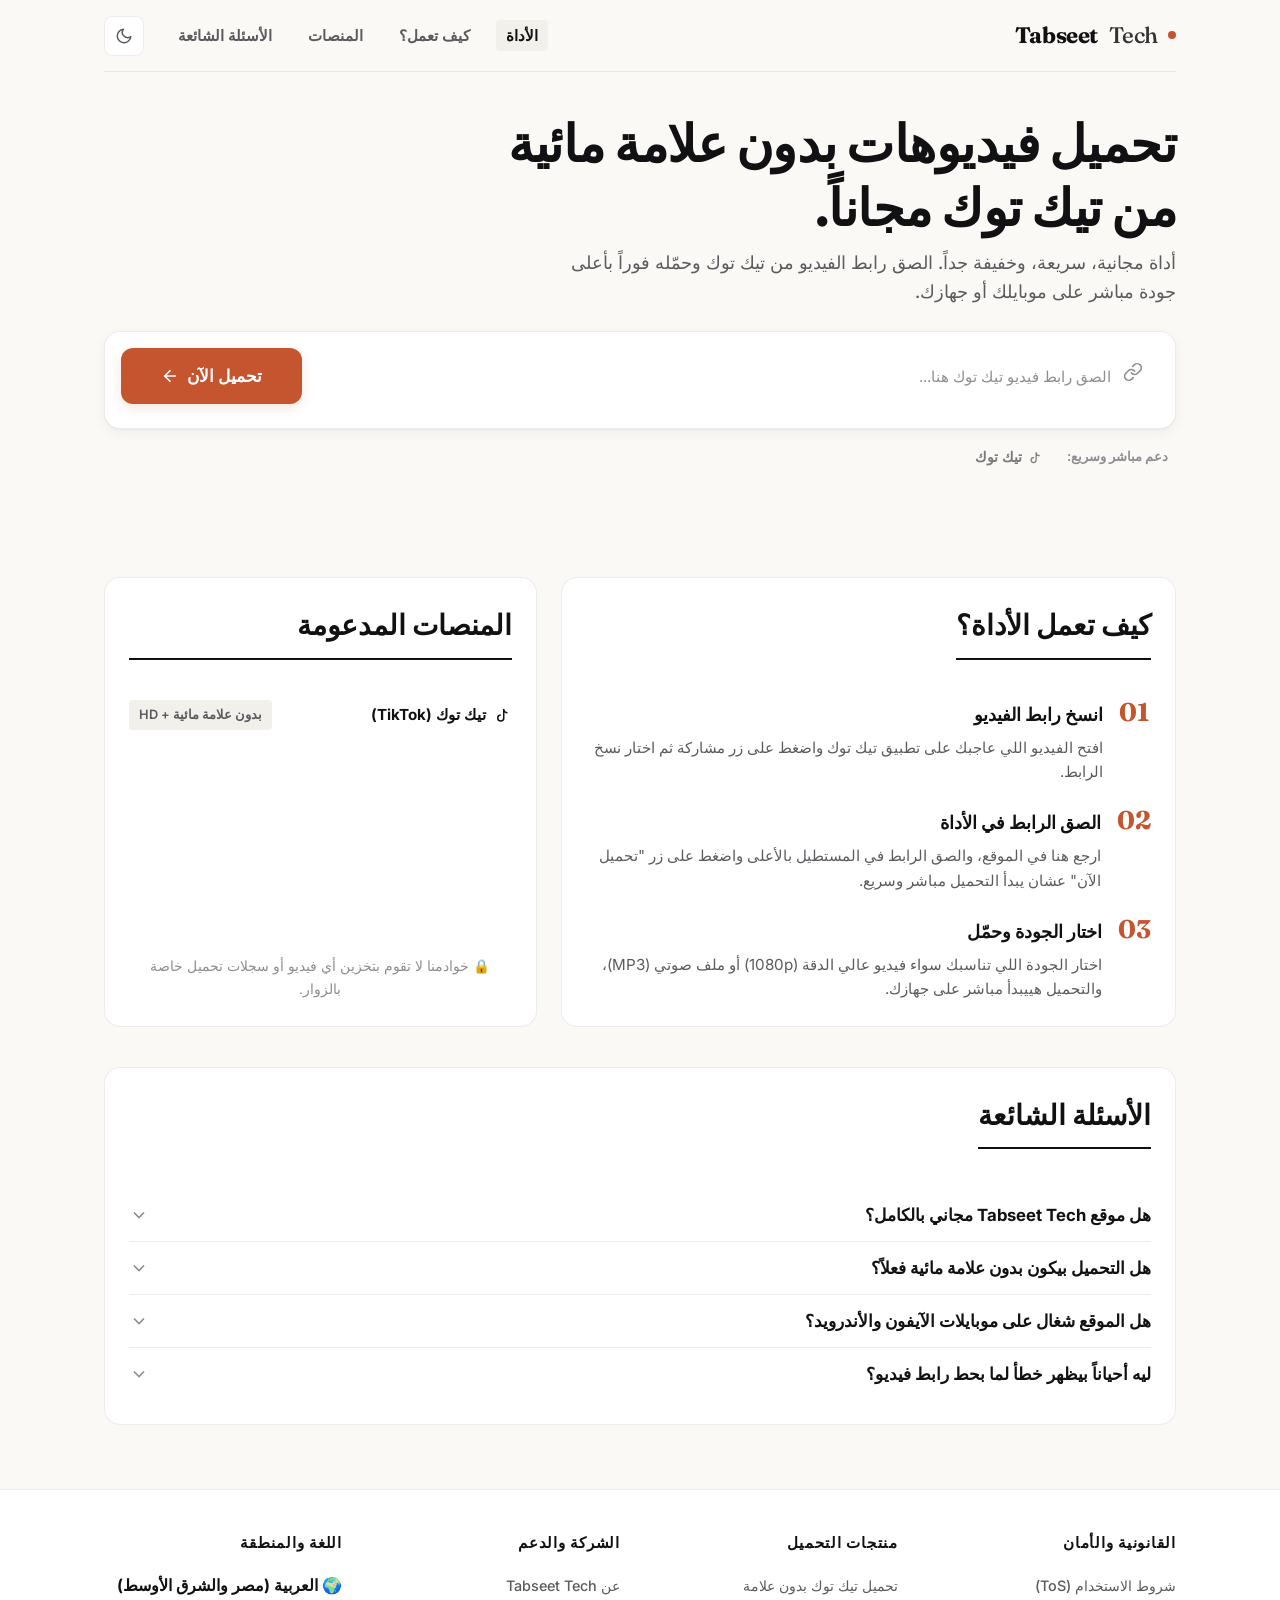
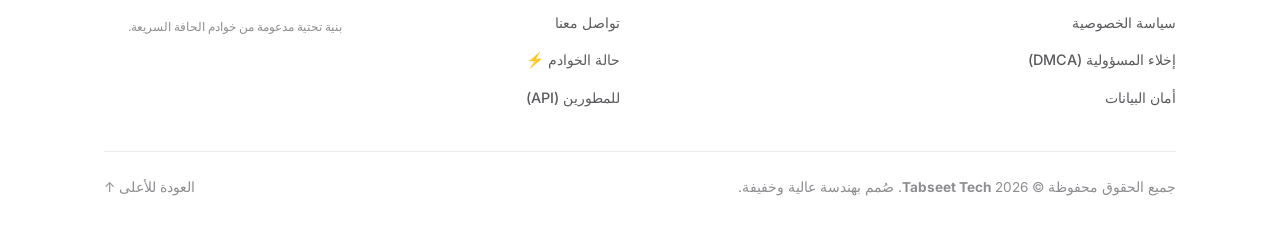
==== commit 30c5e249: "fix: SEO improvements - add high-res logo, fix Schema markup, fix manifest, fix step-number mobile w" ====
--- a/index.html
+++ b/index.html
@@ -22,7 +22,9 @@
             <link rel="icon" href="./favicon.ico" sizes="any">
     <link rel="icon" href="./icon-192.png" type="image/png">
     <link rel="apple-touch-icon" href="./apple-touch-icon.png">
-    <link rel="manifest" href="./manifest.json"><!-- Open Graph / Social Sharing -->
+    <link rel="manifest" href="./manifest.json">
+
+    <!-- Open Graph / Social Sharing -->
     <meta property="og:type" content="website">
     <meta property="og:locale" content="ar_AR">
     <meta property="og:site_name" content="Tabseet Tech">
@@ -32,10 +34,10 @@
     <meta property="og:image" content="https://tabseet-tech.pages.dev/og-image.jpg">
     <meta property="og:image:width" content="1200">
     <meta property="og:image:height" content="630">
-    <meta name=":card" content="summary_large_image">
-    <meta name=":title" content="تحميل فيديوهات تيك توك بدون علامة مائية | Tabseet Tech">
-    <meta name=":description" content="حمّل أي فيديو من تيك توك بجودة عالية وبدون علامة مائية. أداة مجانية وسريعة.">
-    <meta name=":image" content="https://tabseet-tech.pages.dev/og-image.jpg">
+    <meta name="twitter:card" content="summary_large_image">
+    <meta name="twitter:title" content="تحميل فيديوهات تيك توك بدون علامة مائية | Tabseet Tech">
+    <meta name="twitter:description" content="حمّل أي فيديو من تيك توك بجودة عالية وبدون علامة مائية. أداة مجانية وسريعة.">
+    <meta name="twitter:image" content="https://tabseet-tech.pages.dev/og-image.jpg">
 
     <!-- Enterprise Schema.org Graph: Organization, WebSite, WebPage, SoftwareApplication & FAQPage -->
     <script type="application/ld+json">
@@ -49,9 +51,9 @@
           "url": "https://tabseet-tech.pages.dev/",
           "logo": {
             "@type": "ImageObject",
-            "url": "https://tabseet-tech.pages.dev/icon-512.png",
-            "width": 512,
-            "height": 512
+            "url": "https://tabseet-tech.pages.dev/logo-1200.png",
+            "width": 1200,
+            "height": 1200
           }
         },
         {
@@ -67,7 +69,7 @@
           "@type": "WebPage",
           "@id": "https://tabseet-tech.pages.dev/#webpage",
           "url": "https://tabseet-tech.pages.dev/",
-          "name": "Tabseet Tech | تحميل فيديو تيك توك  بدون علامة مائية",
+          "name": "Tabseet Tech | تحميل فيديو تيك توك بدون علامة مائية",
           "description": "حمّل أي فيديو من تيك توك بجودة عالية وبدون علامة مائية.",
           "isPartOf": { "@id": "https://tabseet-tech.pages.dev/#website" },
           "about": { "@id": "https://tabseet-tech.pages.dev/#software" },
@@ -84,9 +86,9 @@
             "price": "0",
             "priceCurrency": "USD"
           },
-          "description": "أداة عربية سريعة وخفيفة لتحميل فيديوهات السوشيال ميديا (تيك توك، ) بدون علامة مائية وبأعلى جودة مباشر عبر المتصفح.",
+          "description": "أداة عربية سريعة وخفيفة لتحميل فيديوهات تيك توك بدون علامة مائية وبأعلى جودة مباشر عبر المتصفح.",
           "author": { "@id": "https://tabseet-tech.pages.dev/#organization" },
-          "featureList": "تحميل تيك توك بدون علامة مائية, تحميل فيسبوك ريلز 1080p, تحميل إنستجرام ستوري, سرعة فائقة عبر خوادم الحافة"
+          "featureList": "تحميل تيك توك بدون علامة مائية, تحميل بصيغة MP3, جودة Full HD, سرعة فائقة عبر خوادم الحافة"
         },
         {
           "@type": "FAQPage",
@@ -105,7 +107,7 @@
               "name": "هل التحميل بيكون بدون علامة مائية فعلاً؟",
               "acceptedAnswer": {
                 "@type": "Answer",
-                "text": "بكل تأكيد! السيرفرات بتاعتنا بتسحب الفيديو الأصلي مباشرة من تيك توك والمنصات التانية من غير أي شعارات أو علامات مائية مزعجة."
+                "text": "بكل تأكيد! السيرفرات بتاعتنا بتسحب الفيديو الأصلي مباشرة من تيك توك من غير أي شعارات أو علامات مائية مزعجة."
               }
             },
             {
@@ -343,7 +345,7 @@
                                     <svg class="faq-icon" width="20" height="20" viewBox="0 0 24 24" fill="none" stroke="currentColor" stroke-width="2"><polyline points="6 9 12 15 18 9"></polyline></svg>
                                 </button>
                                 <div class="faq-answer">
-                                    بكل تأكيد! السيرفرات بتاعتنا بتسحب الفيديو الأصلي مباشرة من تيك توك والمنصات التانية من غير أي شعارات أو علامات مائية مزعجة.
+                                    بكل تأكيد! السيرفرات بتاعتنا بتسحب الفيديو الأصلي مباشرة من تيك توك من غير أي شعارات أو علامات مائية مزعجة.
                                 </div>
                             </div>
                             <div class="faq-item">
--- a/style.css
+++ b/style.css
@@ -95,6 +95,9 @@
     -webkit-font-smoothing: antialiased;
     -moz-osx-font-smoothing: grayscale;
     transition: background-color var(--transition-smooth), color var(--transition-smooth);
+    overflow-x: hidden;
+    overflow-wrap: break-word;
+    word-wrap: break-word;
 }
 
 a {
@@ -473,7 +476,9 @@
 
 @media (max-width: 820px) {
     .bento-results-grid {
-        grid-template-columns: 1fr;
+        display: flex;
+        flex-direction: column;
+        gap: var(--space-md);
     }
 }
 
@@ -494,7 +499,11 @@
 }
 
 @media (max-width: 480px) {
-    .bento-block-meta { flex-direction: column; }
+    .bento-block-meta { 
+        flex-direction: column; 
+        text-align: center;
+        align-items: center;
+    }
 }
 
 .thumb-wrapper {
@@ -511,7 +520,7 @@
 }
 
 @media (max-width: 480px) {
-    .thumb-wrapper { width: 100%; height: 180px; }
+    .thumb-wrapper { width: 100%; height: 140px; }
 }
 
 .thumb-placeholder {
@@ -553,6 +562,8 @@
     -webkit-line-clamp: 2;
     -webkit-box-orient: vertical;
     overflow: hidden;
+    word-break: break-word;
+    overflow-wrap: anywhere;
 }
 
 .video-source-tag {
@@ -566,6 +577,12 @@
     padding: 4px 12px;
     border-radius: 99px;
     align-self: flex-start;
+}
+
+@media (max-width: 480px) {
+    .video-source-tag {
+        align-self: center;
+    }
 }
 
 /* Bento Block 2: Quality Segmented Control (Span 5) */
@@ -770,6 +787,8 @@
     color: var(--accent);
     line-height: 1;
     min-width: 32px;
+    flex-shrink: 0;
+    white-space: nowrap;
     direction: ltr;
 }
 
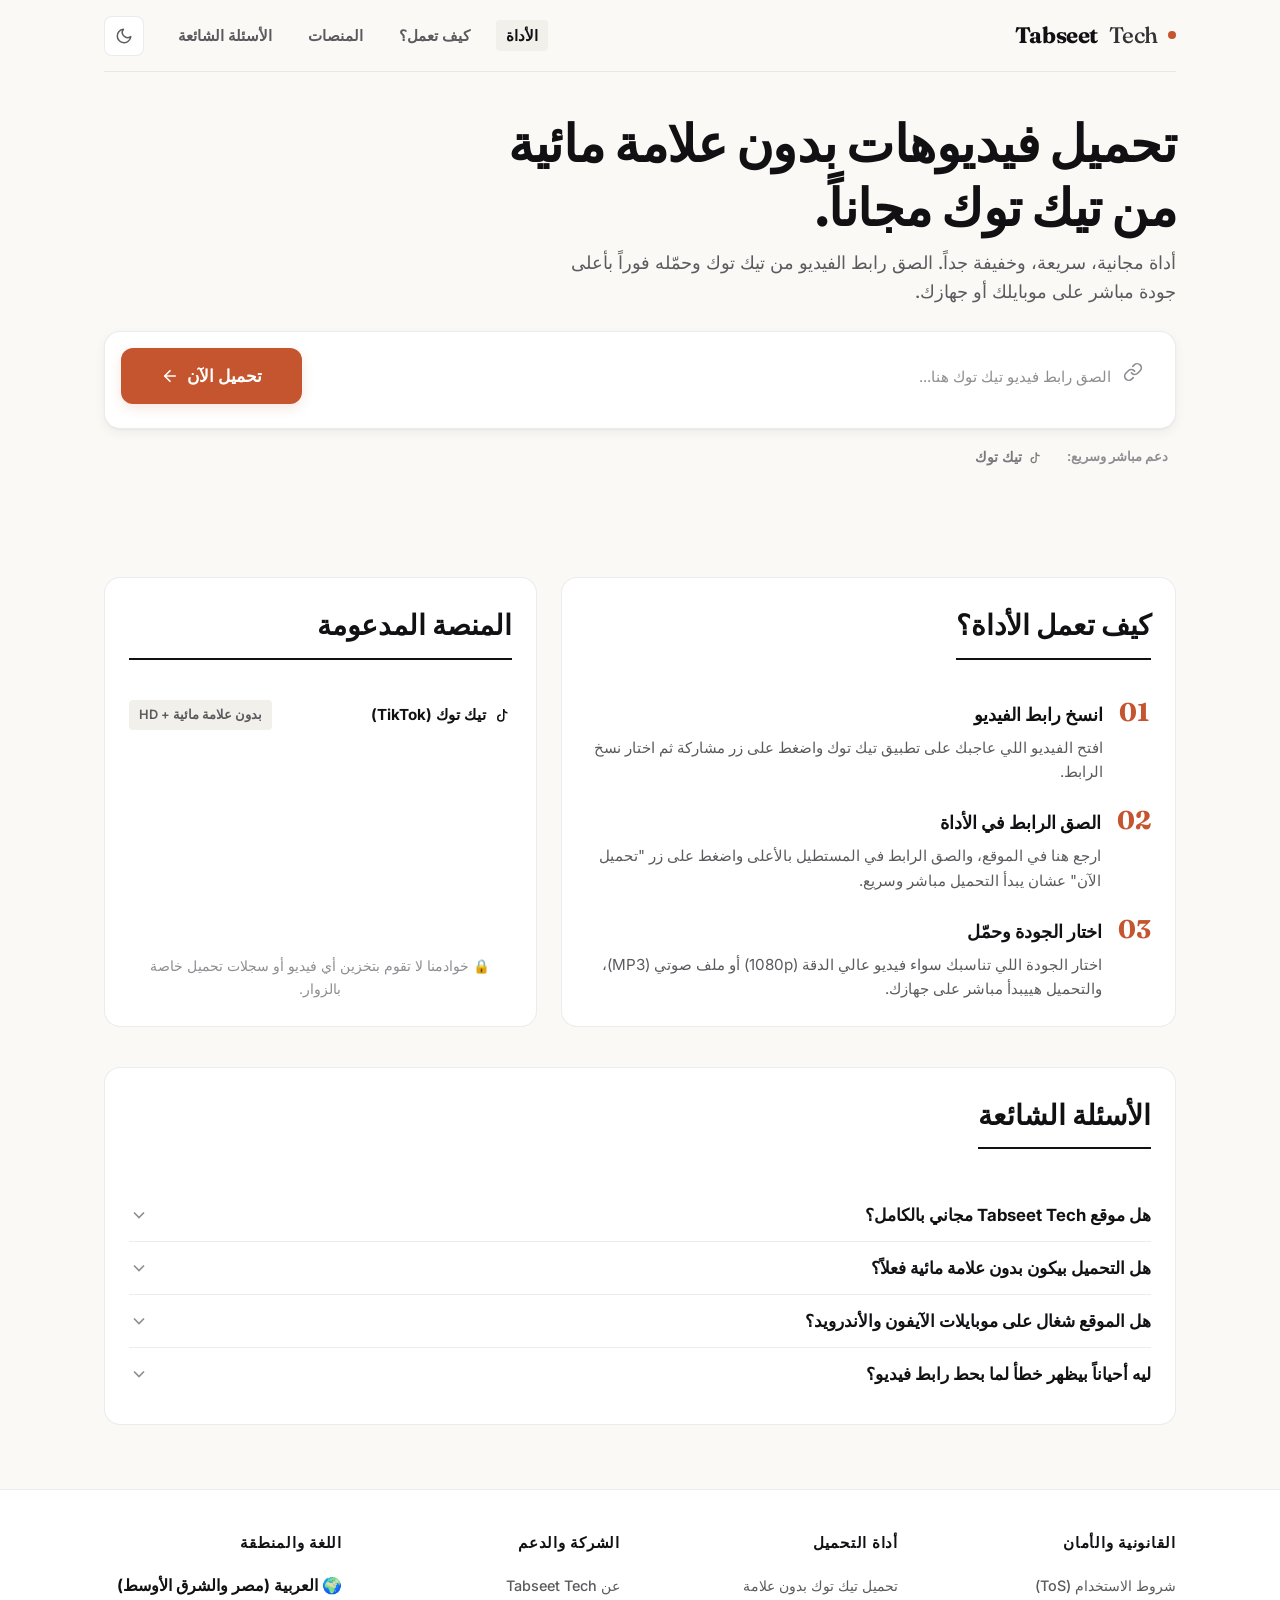
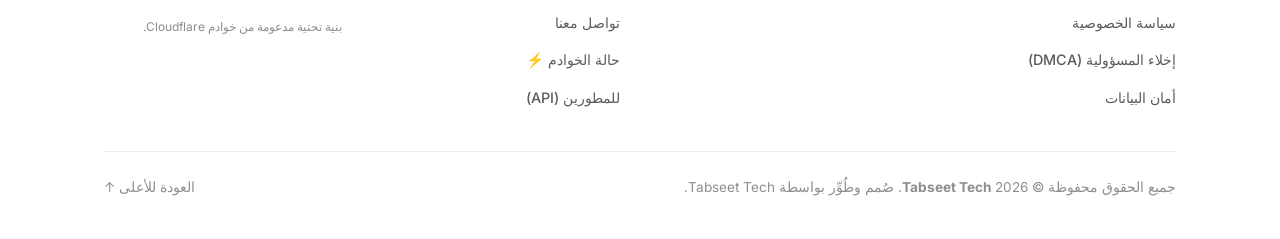
==== commit 0c6d5da1: "feat(seo): add 48px favicon, fix AI text, update structured data and sitemap" ====
--- a/index.html
+++ b/index.html
@@ -20,6 +20,7 @@
 
     <!-- Favicon & Touch Icons (Logo reserved for tabs, search & share) -->
             <link rel="icon" href="./favicon.ico" sizes="any">
+    <link rel="icon" href="./favicon-48.png" sizes="48x48" type="image/png">
     <link rel="icon" href="./icon-192.png" type="image/png">
     <link rel="apple-touch-icon" href="./apple-touch-icon.png">
     <link rel="manifest" href="./manifest.json">
@@ -31,13 +32,13 @@
     <meta property="og:url" content="https://tabseet-tech.pages.dev/">
     <meta property="og:title" content="تحميل فيديوهات تيك توك بدون علامة مائية | Tabseet Tech">
     <meta property="og:description" content="أسهل وأسرع أداة مجانية لتحميل الفيديوهات من تيك توك بجودة عالية وبدون علامة مائية.">
-    <meta property="og:image" content="https://tabseet-tech.pages.dev/og-image.jpg">
+    <meta property="og:image" content="https://tabseet-tech.pages.dev/og-image.jpg?v=2">
     <meta property="og:image:width" content="1200">
     <meta property="og:image:height" content="630">
     <meta name="twitter:card" content="summary_large_image">
     <meta name="twitter:title" content="تحميل فيديوهات تيك توك بدون علامة مائية | Tabseet Tech">
     <meta name="twitter:description" content="حمّل أي فيديو من تيك توك بجودة عالية وبدون علامة مائية. أداة مجانية وسريعة.">
-    <meta name="twitter:image" content="https://tabseet-tech.pages.dev/og-image.jpg">
+    <meta name="twitter:image" content="https://tabseet-tech.pages.dev/og-image.jpg?v=2">
 
     <!-- Enterprise Schema.org Graph: Organization, WebSite, WebPage, SoftwareApplication & FAQPage -->
     <script type="application/ld+json">
@@ -61,6 +62,7 @@
           "@id": "https://tabseet-tech.pages.dev/#website",
           "url": "https://tabseet-tech.pages.dev/",
           "name": "Tabseet Tech",
+          "alternateName": ["تبسيط تك", "Tabseet"],
           "description": "أداة تحميل الفيديوهات الذكية والسريعة بدون علامة مائية",
           "publisher": { "@id": "https://tabseet-tech.pages.dev/#organization" },
           "inLanguage": "ar"
@@ -187,7 +189,7 @@
                 </div>
 
                 <!-- Monochrome Subtle Marks -->
-                <div class="platform-marks" aria-label="المنصات المدعومة">
+                <div class="platform-marks" aria-label="المنصة المدعومة">
                     <span class="platform-marks-label">دعم مباشر وسريع:</span>
                     <div class="mark-list">
                         <span class="mark-item">
@@ -309,7 +311,7 @@
 
                     <!-- Block 2: Supported Platforms List (Span 5) -->
                     <div id="platforms" class="seo-block-platforms">
-                        <h2 class="section-heading-minimal">المنصات المدعومة</h2>
+                        <h2 class="section-heading-minimal">المنصة المدعومة</h2>
                         <ul class="platform-detail-list">
                             <li class="platform-detail-item">
                                 <span class="platform-name">
@@ -387,7 +389,7 @@
                     </ul>
                 </div>
                 <div class="footer-col">
-                    <h3>منتجات التحميل</h3>
+                    <h3>أداة التحميل</h3>
                     <ul class="footer-links">
                         <li><a href="/">تحميل تيك توك بدون علامة</a></li>
                     </ul>
@@ -405,13 +407,13 @@
                     <h3>اللغة والمنطقة</h3>
                     <ul class="footer-links">
                         <li><span style="color: var(--text-primary); font-weight: 700;">🌍 العربية (مصر والشرق الأوسط)</span></li>
-                        <li style="margin-top: 8px; font-size: 0.75rem; color: var(--text-muted);">بنية تحتية مدعومة من خوادم الحافة السريعة.</li>
+                        <li style="margin-top: 8px; font-size: 0.75rem; color: var(--text-muted);">بنية تحتية مدعومة من خوادم Cloudflare.</li>
                     </ul>
                 </div>
             </div>
 
             <div class="footer-bottom">
-                <div>جميع الحقوق محفوظة &copy; 2026 <strong>Tabseet Tech</strong>. صُمم بهندسة عالية وخفيفة.</div>
+                <div>جميع الحقوق محفوظة &copy; 2026 <strong>Tabseet Tech</strong>. صُمم وطُوِّر بواسطة Tabseet Tech.</div>
                 <div style="display: flex; gap: 16px;">
                     <a href="#main-heading">العودة للأعلى &uarr;</a>
                 </div>
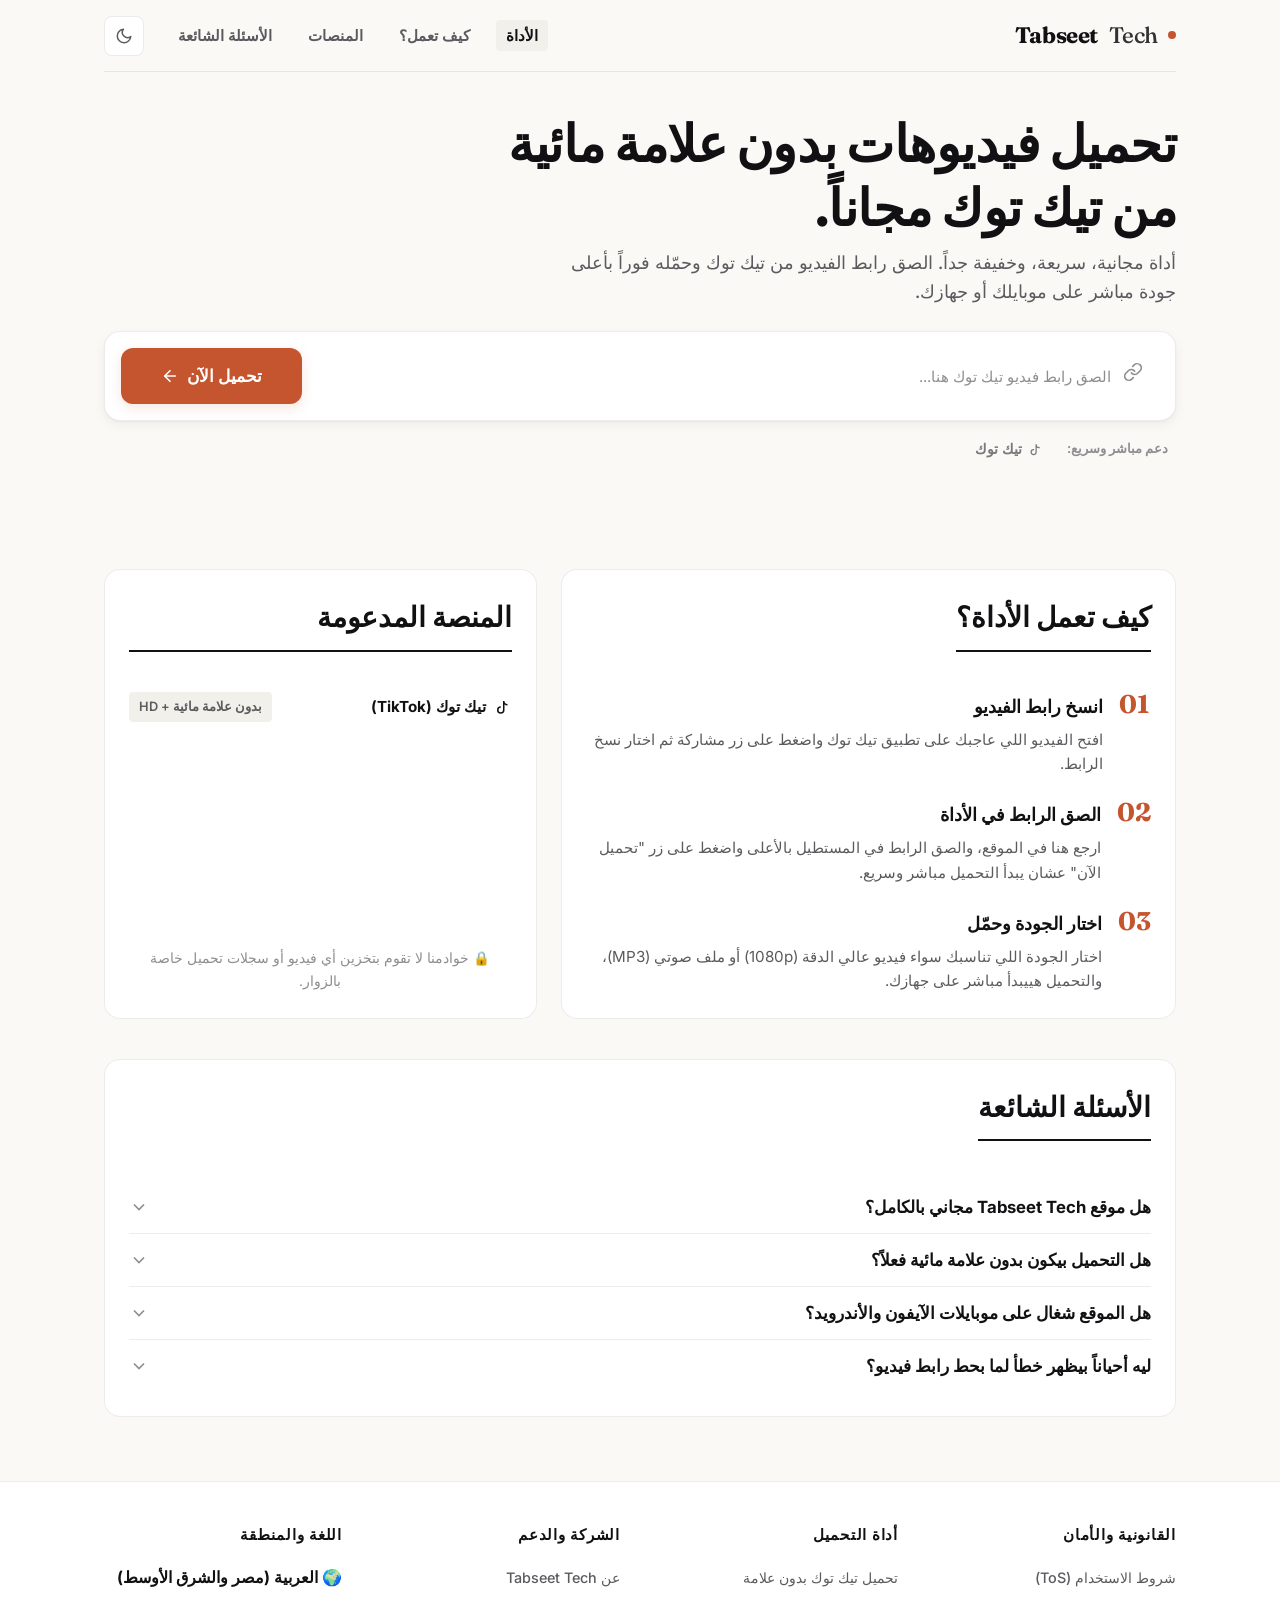
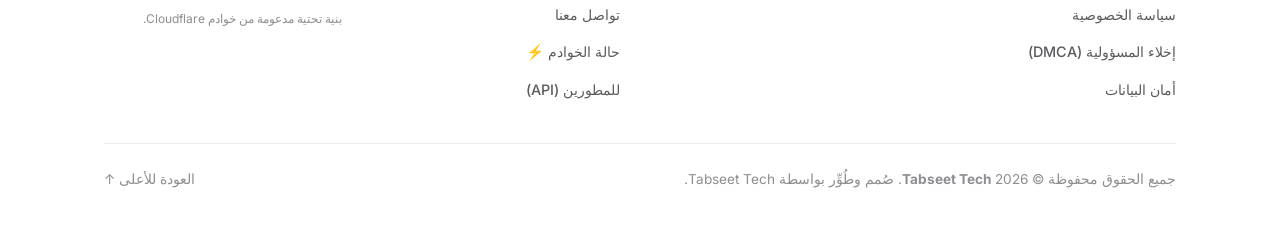
==== commit b7549154: "refactor: remove Cloudflare Turnstile to fix download issues" ====
--- a/index.html
+++ b/index.html
@@ -93,6 +93,26 @@
           "featureList": "تحميل تيك توك بدون علامة مائية, تحميل بصيغة MP3, جودة Full HD, سرعة فائقة عبر خوادم الحافة"
         },
         {
+          "@type": "HowTo",
+          "@id": "https://tabseet-tech.pages.dev/#howto",
+          "name": "كيفية تحميل فيديوهات تيك توك بدون علامة مائية",
+          "description": "خطوات بسيطة لتحميل أي فيديو من تيك توك بدون العلامة المائية باستخدام أداة تبسيط تك.",
+          "step": [
+            {
+              "@type": "HowToStep",
+              "text": "افتح تطبيق تيك توك وانسخ رابط الفيديو الذي تريد تحميله عبر زر المشاركة."
+            },
+            {
+              "@type": "HowToStep",
+              "text": "الصق الرابط في حقل الإدخال في أعلى الصفحة بموقع تبسيط تك."
+            },
+            {
+              "@type": "HowToStep",
+              "text": "اضغط على زر التحميل، واختر الجودة المطلوبة (MP4 أو MP3) وسيبدأ التحميل فوراً."
+            }
+          ]
+        },
+        {
           "@type": "FAQPage",
           "@id": "https://tabseet-tech.pages.dev/#faqpage",
           "mainEntity": [
@@ -135,7 +155,7 @@
     </script>
 
     <link rel="stylesheet" href="style.css">
-    <script src="https://challenges.cloudflare.com/turnstile/v0/api.js?onload=onloadTurnstileCallback&render=explicit" async defer></script>
+
 </head>
 <body>
     <div class="site-wrapper">
@@ -185,7 +205,7 @@
                             <svg width="18" height="18" viewBox="0 0 24 24" fill="none" stroke="currentColor" stroke-width="2.2" stroke-linecap="round" stroke-linejoin="round"><line x1="5" y1="12" x2="19" y2="12"></line><polyline points="12 5 5 12 12 19"></polyline></svg>
                         </button>
                     </form>
-                    <div id="turnstile-widget" style="margin-top: 8px;"></div>
+
                 </div>
 
                 <!-- Monochrome Subtle Marks -->
